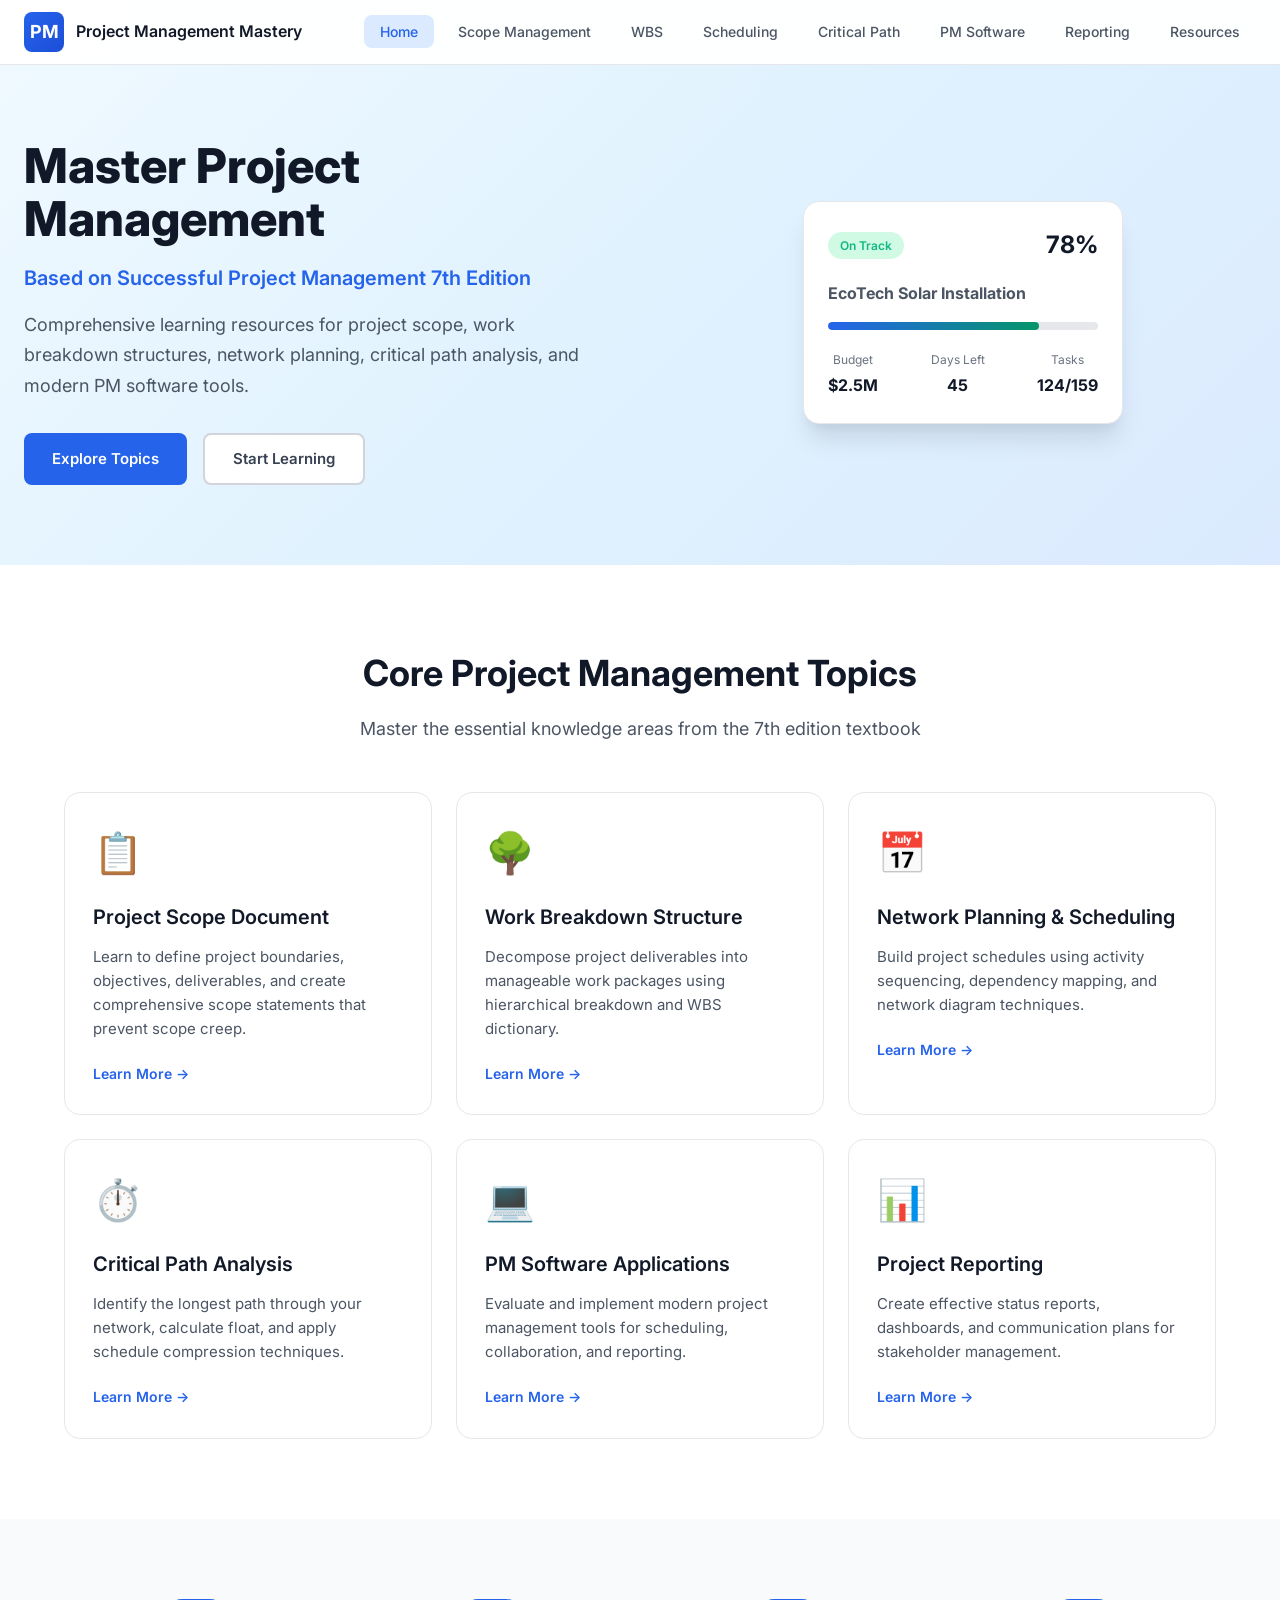
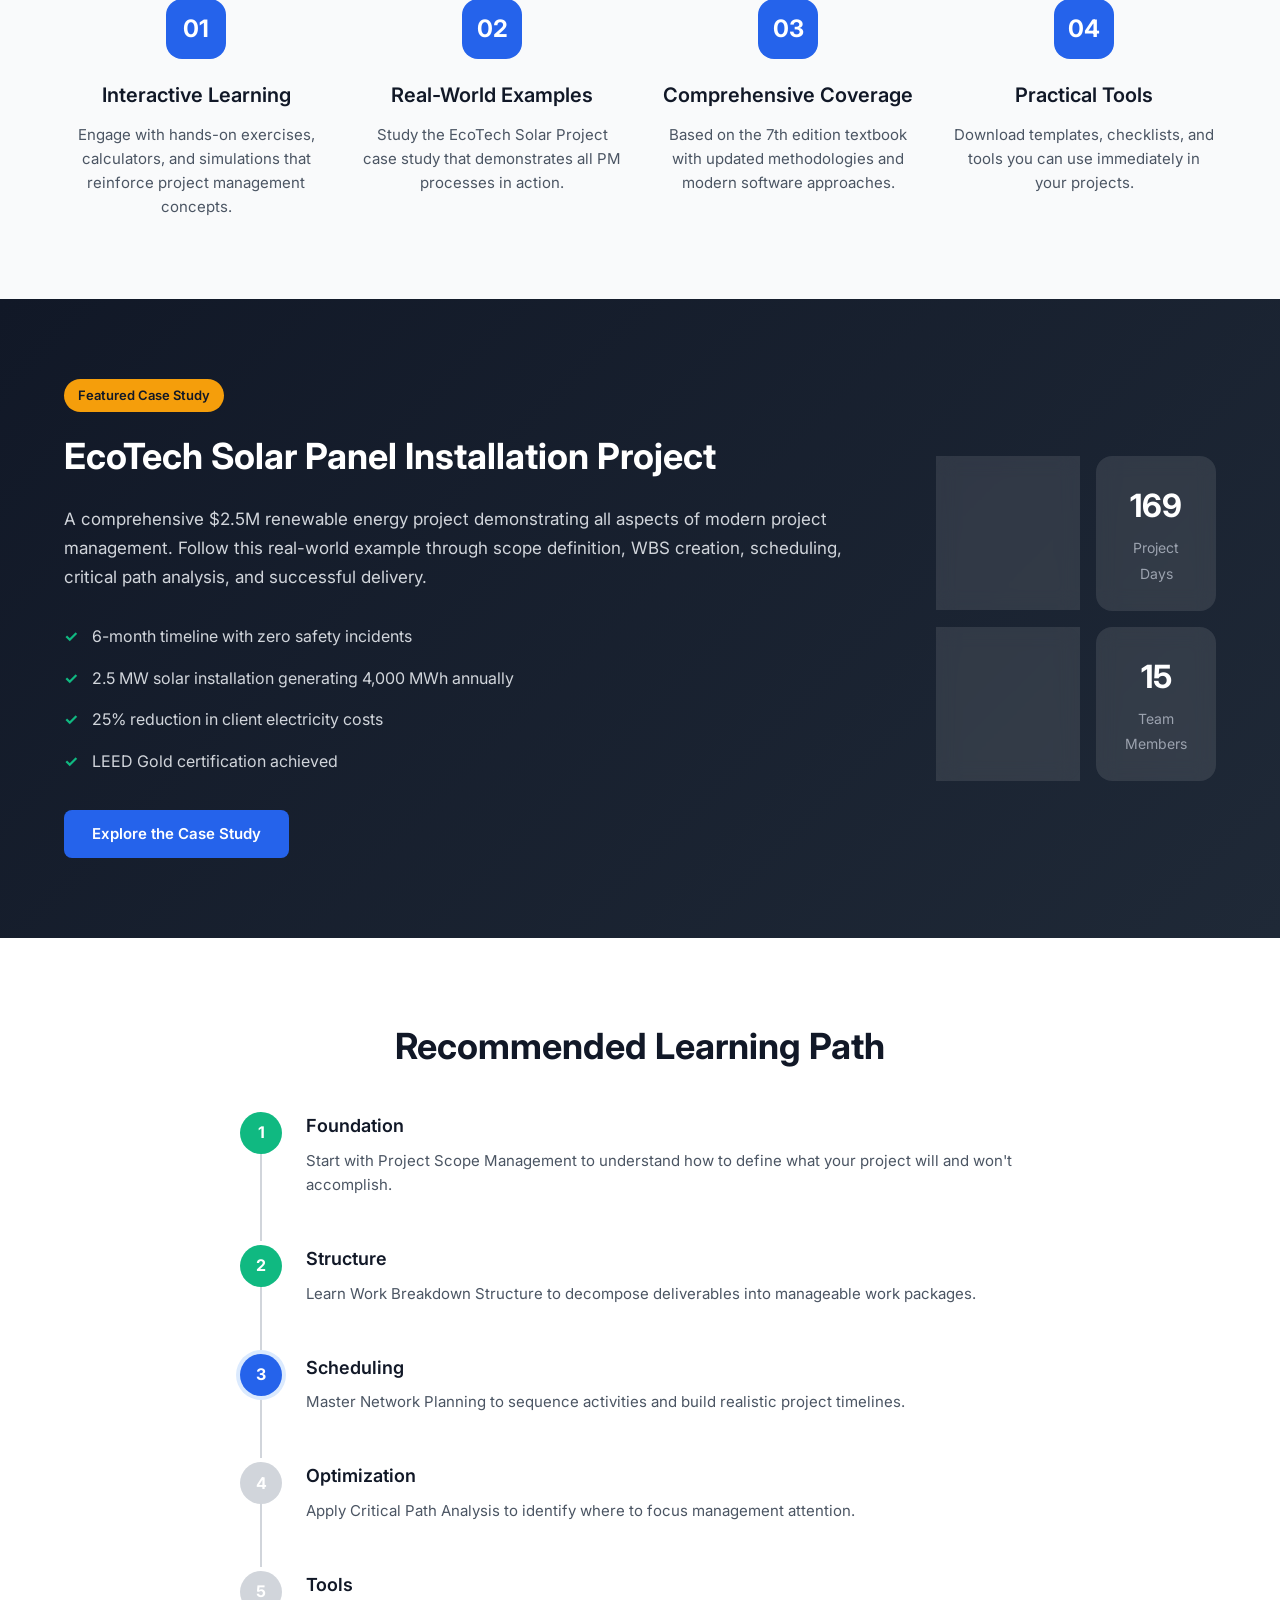
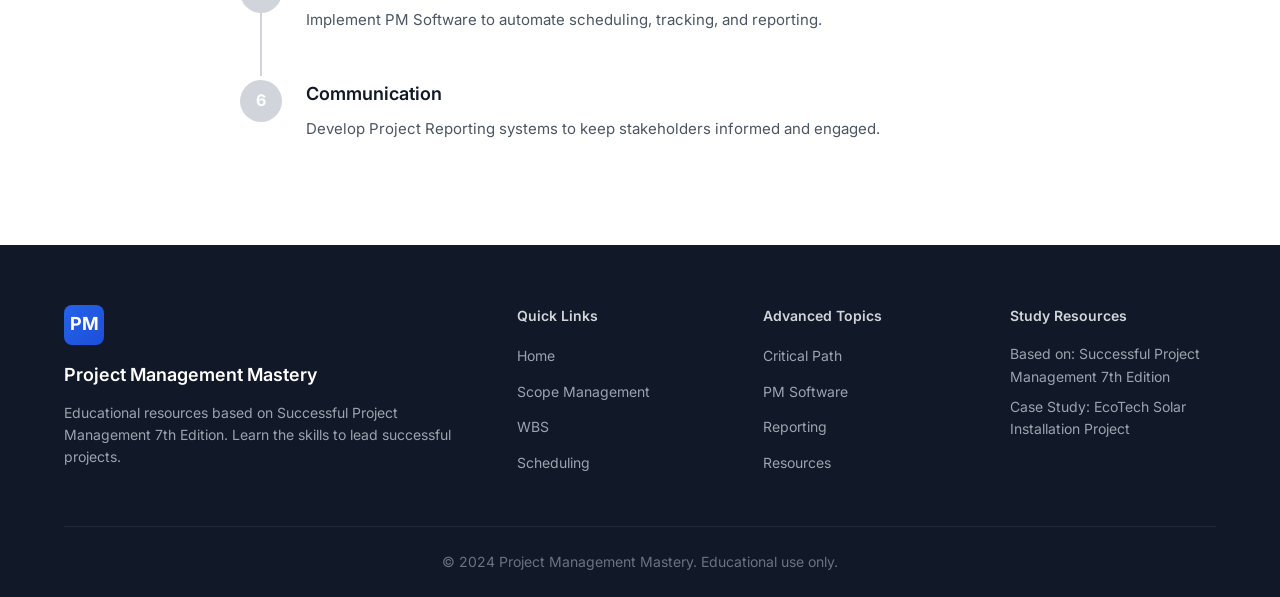
==== index.html @ ff5bb54e "Add files via upload" ====
<!DOCTYPE html>
<html lang="en">
<head>
    <meta charset="UTF-8">
    <meta name="viewport" content="width=device-width, initial-scale=1.0">
    <title>Project Management Mastery | Home</title>
    <link rel="stylesheet" href="styles.css">
    <link href="https://fonts.googleapis.com/css2?family=Inter:wght@300;400;500;600;700&display=swap" rel="stylesheet">
</head>
<body>
    <nav class="navbar">
        <div class="nav-brand">
            <span class="logo">PM</span>
            <span class="brand-text">Project Management Mastery</span>
        </div>
        <ul class="nav-menu">
            <li><a href="index.html" class="active">Home</a></li>
            <li><a href="scope.html">Scope Management</a></li>
            <li><a href="wbs.html">WBS</a></li>
            <li><a href="scheduling.html">Scheduling</a></li>
            <li><a href="critical-path.html">Critical Path</a></li>
            <li><a href="software.html">PM Software</a></li>
            <li><a href="reporting.html">Reporting</a></li>
            <li><a href="resources.html">Resources</a></li>
        </ul>
        <div class="hamburger">
            <span></span>
            <span></span>
            <span></span>
        </div>
    </nav>

    <header class="hero">
        <div class="hero-content">
            <h1>Master Project Management</h1>
            <p class="hero-subtitle">Based on Successful Project Management 7th Edition</p>
            <p class="hero-description">Comprehensive learning resources for project scope, work breakdown structures, network planning, critical path analysis, and modern PM software tools.</p>
            <div class="hero-buttons">
                <a href="#topics" class="btn btn-primary">Explore Topics</a>
                <a href="scope.html" class="btn btn-secondary">Start Learning</a>
            </div>
        </div>
        <div class="hero-visual">
            <div class="project-card">
                <div class="card-header">
                    <span class="status-badge success">On Track</span>
                    <span class="progress-text">78%</span>
                </div>
                <h3>EcoTech Solar Installation</h3>
                <div class="progress-bar">
                    <div class="progress-fill" style="width: 78%"></div>
                </div>
                <div class="metrics">
                    <div class="metric">
                        <span class="metric-label">Budget</span>
                        <span class="metric-value">$2.5M</span>
                    </div>
                    <div class="metric">
                        <span class="metric-label">Days Left</span>
                        <span class="metric-value">45</span>
                    </div>
                    <div class="metric">
                        <span class="metric-label">Tasks</span>
                        <span class="metric-value">124/159</span>
                    </div>
                </div>
            </div>
        </div>
    </header>

    <section id="topics" class="topics-section">
        <div class="container">
            <h2 class="section-title">Core Project Management Topics</h2>
            <p class="section-subtitle">Master the essential knowledge areas from the 7th edition textbook</p>
            
            <div class="topics-grid">
                <a href="scope.html" class="topic-card">
                    <div class="topic-icon">📋</div>
                    <h3>Project Scope Document</h3>
                    <p>Learn to define project boundaries, objectives, deliverables, and create comprehensive scope statements that prevent scope creep.</p>
                    <span class="topic-link">Learn More →</span>
                </a>

                <a href="wbs.html" class="topic-card">
                    <div class="topic-icon">🌳</div>
                    <h3>Work Breakdown Structure</h3>
                    <p>Decompose project deliverables into manageable work packages using hierarchical breakdown and WBS dictionary.</p>
                    <span class="topic-link">Learn More →</span>
                </a>

                <a href="scheduling.html" class="topic-card">
                    <div class="topic-icon">📅</div>
                    <h3>Network Planning & Scheduling</h3>
                    <p>Build project schedules using activity sequencing, dependency mapping, and network diagram techniques.</p>
                    <span class="topic-link">Learn More →</span>
                </a>

                <a href="critical-path.html" class="topic-card">
                    <div class="topic-icon">⏱️</div>
                    <h3>Critical Path Analysis</h3>
                    <p>Identify the longest path through your network, calculate float, and apply schedule compression techniques.</p>
                    <span class="topic-link">Learn More →</span>
                </a>

                <a href="software.html" class="topic-card">
                    <div class="topic-icon">💻</div>
                    <h3>PM Software Applications</h3>
                    <p>Evaluate and implement modern project management tools for scheduling, collaboration, and reporting.</p>
                    <span class="topic-link">Learn More →</span>
                </a>

                <a href="reporting.html" class="topic-card">
                    <div class="topic-icon">📊</div>
                    <h3>Project Reporting</h3>
                    <p>Create effective status reports, dashboards, and communication plans for stakeholder management.</p>
                    <span class="topic-link">Learn More →</span>
                </a>
            </div>
        </div>
    </section>

    <section class="features-section">
        <div class="container">
            <div class="features-grid">
                <div class="feature">
                    <div class="feature-number">01</div>
                    <h3>Interactive Learning</h3>
                    <p>Engage with hands-on exercises, calculators, and simulations that reinforce project management concepts.</p>
                </div>
                <div class="feature">
                    <div class="feature-number">02</div>
                    <h3>Real-World Examples</h3>
                    <p>Study the EcoTech Solar Project case study that demonstrates all PM processes in action.</p>
                </div>
                <div class="feature">
                    <div class="feature-number">03</div>
                    <h3>Comprehensive Coverage</h3>
                    <p>Based on the 7th edition textbook with updated methodologies and modern software approaches.</p>
                </div>
                <div class="feature">
                    <div class="feature-number">04</div>
                    <h3>Practical Tools</h3>
                    <p>Download templates, checklists, and tools you can use immediately in your projects.</p>
                </div>
            </div>
        </div>
    </section>

    <section class="case-study-preview">
        <div class="container">
            <div class="case-study-content">
                <div class="case-study-text">
                    <span class="label">Featured Case Study</span>
                    <h2>EcoTech Solar Panel Installation Project</h2>
                    <p>A comprehensive $2.5M renewable energy project demonstrating all aspects of modern project management. Follow this real-world example through scope definition, WBS creation, scheduling, critical path analysis, and successful delivery.</p>
                    <ul class="case-study-highlights">
                        <li>6-month timeline with zero safety incidents</li>
                        <li>2.5 MW solar installation generating 4,000 MWh annually</li>
                        <li>25% reduction in client electricity costs</li>
                        <li>LEED Gold certification achieved</li>
                    </ul>
                    <a href="scope.html" class="btn btn-primary">Explore the Case Study</a>
                </div>
                <div class="case-study-stats">
                    <div class="stat-card">
                        <span class="stat-value">$2.5M</span>
                        <span class="stat-label">Total Budget</span>
                    </div>
                    <div class="stat-card">
                        <span class="stat-value">169</span>
                        <span class="stat-label">Project Days</span>
                    </div>
                    <div class="stat-card">
                        <span class="stat-value">800</span>
                        <span class="stat-label">Solar Panels</span>
                    </div>
                    <div class="stat-card">
                        <span class="stat-value">15</span>
                        <span class="stat-label">Team Members</span>
                    </div>
                </div>
            </div>
        </div>
    </section>

    <section class="learning-path">
        <div class="container">
            <h2 class="section-title">Recommended Learning Path</h2>
            <div class="path-timeline">
                <div class="path-item completed">
                    <div class="path-marker">1</div>
                    <div class="path-content">
                        <h4>Foundation</h4>
                        <p>Start with Project Scope Management to understand how to define what your project will and won't accomplish.</p>
                    </div>
                </div>
                <div class="path-item completed">
                    <div class="path-marker">2</div>
                    <div class="path-content">
                        <h4>Structure</h4>
                        <p>Learn Work Breakdown Structure to decompose deliverables into manageable work packages.</p>
                    </div>
                </div>
                <div class="path-item active">
                    <div class="path-marker">3</div>
                    <div class="path-content">
                        <h4>Scheduling</h4>
                        <p>Master Network Planning to sequence activities and build realistic project timelines.</p>
                    </div>
                </div>
                <div class="path-item">
                    <div class="path-marker">4</div>
                    <div class="path-content">
                        <h4>Optimization</h4>
                        <p>Apply Critical Path Analysis to identify where to focus management attention.</p>
                    </div>
                </div>
                <div class="path-item">
                    <div class="path-marker">5</div>
                    <div class="path-content">
                        <h4>Tools</h4>
                        <p>Implement PM Software to automate scheduling, tracking, and reporting.</p>
                    </div>
                </div>
                <div class="path-item">
                    <div class="path-marker">6</div>
                    <div class="path-content">
                        <h4>Communication</h4>
                        <p>Develop Project Reporting systems to keep stakeholders informed and engaged.</p>
                    </div>
                </div>
            </div>
        </div>
    </section>

    <footer class="footer">
        <div class="container">
            <div class="footer-grid">
                <div class="footer-brand">
                    <span class="logo">PM</span>
                    <h3>Project Management Mastery</h3>
                    <p>Educational resources based on Successful Project Management 7th Edition. Learn the skills to lead successful projects.</p>
                </div>
                <div class="footer-links">
                    <h4>Quick Links</h4>
                    <ul>
                        <li><a href="index.html">Home</a></li>
                        <li><a href="scope.html">Scope Management</a></li>
                        <li><a href="wbs.html">WBS</a></li>
                        <li><a href="scheduling.html">Scheduling</a></li>
                    </ul>
                </div>
                <div class="footer-links">
                    <h4>Advanced Topics</h4>
                    <ul>
                        <li><a href="critical-path.html">Critical Path</a></li>
                        <li><a href="software.html">PM Software</a></li>
                        <li><a href="reporting.html">Reporting</a></li>
                        <li><a href="resources.html">Resources</a></li>
                    </ul>
                </div>
                <div class="footer-contact">
                    <h4>Study Resources</h4>
                    <p>Based on: Successful Project Management 7th Edition</p>
                    <p>Case Study: EcoTech Solar Installation Project</p>
                </div>
            </div>
            <div class="footer-bottom">
                <p>&copy; 2024 Project Management Mastery. Educational use only.</p>
            </div>
        </div>
    </footer>

    <script src="script.js"></script>
</body>
</html>
---- styles.css ----
/* ============================================
   PROJECT MANAGEMENT MASTERY - STYLES
   Complete CSS for educational website
   ============================================ */

/* CSS Variables */
:root {
    --primary-color: #2563eb;
    --primary-dark: #1d4ed8;
    --primary-light: #dbeafe;
    --secondary-color: #059669;
    --accent-color: #f59e0b;
    --danger-color: #dc2626;
    --success-color: #10b981;
    --warning-color: #f59e0b;
    
    --gray-50: #f9fafb;
    --gray-100: #f3f4f6;
    --gray-200: #e5e7eb;
    --gray-300: #d1d5db;
    --gray-400: #9ca3af;
    --gray-500: #6b7280;
    --gray-600: #4b5563;
    --gray-700: #374151;
    --gray-800: #1f2937;
    --gray-900: #111827;
    
    --font-family: 'Inter', -apple-system, BlinkMacSystemFont, sans-serif;
    --font-mono: 'SF Mono', Monaco, monospace;
    
    --shadow-sm: 0 1px 2px 0 rgba(0, 0, 0, 0.05);
    --shadow: 0 1px 3px 0 rgba(0, 0, 0, 0.1), 0 1px 2px 0 rgba(0, 0, 0, 0.06);
    --shadow-md: 0 4px 6px -1px rgba(0, 0, 0, 0.1), 0 2px 4px -1px rgba(0, 0, 0, 0.06);
    --shadow-lg: 0 10px 15px -3px rgba(0, 0, 0, 0.1), 0 4px 6px -2px rgba(0, 0, 0, 0.05);
    --shadow-xl: 0 20px 25px -5px rgba(0, 0, 0, 0.1), 0 10px 10px -5px rgba(0, 0, 0, 0.04);
    
    --radius-sm: 4px;
    --radius: 8px;
    --radius-md: 12px;
    --radius-lg: 16px;
    --radius-xl: 24px;
    
    --transition: all 0.2s ease;
}

/* Reset & Base */
*, *::before, *::after {
    box-sizing: border-box;
    margin: 0;
    padding: 0;
}

html {
    scroll-behavior: smooth;
}

body {
    font-family: var(--font-family);
    line-height: 1.6;
    color: var(--gray-800);
    background-color: #ffffff;
}

a {
    color: var(--primary-color);
    text-decoration: none;
    transition: var(--transition);
}

a:hover {
    color: var(--primary-dark);
}

img {
    max-width: 100%;
    height: auto;
}

/* Container */
.container {
    max-width: 1200px;
    margin: 0 auto;
    padding: 0 24px;
}

/* ============================================
   NAVIGATION
   ============================================ */
.navbar {
    position: fixed;
    top: 0;
    left: 0;
    right: 0;
    background: rgba(255, 255, 255, 0.95);
    backdrop-filter: blur(10px);
    border-bottom: 1px solid var(--gray-200);
    z-index: 1000;
    padding: 12px 24px;
    display: flex;
    align-items: center;
    justify-content: space-between;
}

.nav-brand {
    display: flex;
    align-items: center;
    gap: 12px;
}

.logo {
    width: 40px;
    height: 40px;
    background: linear-gradient(135deg, var(--primary-color), var(--primary-dark));
    color: white;
    display: flex;
    align-items: center;
    justify-content: center;
    font-weight: 700;
    font-size: 18px;
    border-radius: var(--radius);
}

.brand-text {
    font-weight: 600;
    font-size: 16px;
    color: var(--gray-900);
}

.nav-menu {
    display: flex;
    list-style: none;
    gap: 8px;
}

.nav-menu a {
    padding: 8px 16px;
    border-radius: var(--radius);
    color: var(--gray-600);
    font-weight: 500;
    font-size: 14px;
}

.nav-menu a:hover,
.nav-menu a.active {
    color: var(--primary-color);
    background: var(--primary-light);
}

.hamburger {
    display: none;
    flex-direction: column;
    gap: 5px;
    cursor: pointer;
}

.hamburger span {
    width: 25px;
    height: 3px;
    background: var(--gray-700);
    border-radius: 3px;
}

/* ============================================
   HERO SECTION
   ============================================ */
.hero {
    padding: 140px 24px 80px;
    background: linear-gradient(135deg, #f0f9ff 0%, #e0f2fe 50%, #dbeafe 100%);
    display: flex;
    align-items: center;
    justify-content: space-between;
    gap: 60px;
    max-width: 1400px;
    margin: 0 auto;
}

.hero-content {
    flex: 1;
    max-width: 600px;
}

.hero h1 {
    font-size: 48px;
    font-weight: 800;
    line-height: 1.1;
    color: var(--gray-900);
    margin-bottom: 16px;
}

.hero-subtitle {
    font-size: 20px;
    color: var(--primary-color);
    font-weight: 600;
    margin-bottom: 16px;
}

.hero-description {
    font-size: 18px;
    color: var(--gray-600);
    margin-bottom: 32px;
    line-height: 1.7;
}

.hero-buttons {
    display: flex;
    gap: 16px;
}

.hero-visual {
    flex: 1;
    display: flex;
    justify-content: center;
}

/* Project Card */
.project-card {
    background: white;
    border-radius: var(--radius-lg);
    padding: 24px;
    box-shadow: var(--shadow-xl);
    width: 320px;
    border: 1px solid var(--gray-200);
}

.card-header {
    display: flex;
    justify-content: space-between;
    align-items: center;
    margin-bottom: 16px;
}

.status-badge {
    padding: 4px 12px;
    border-radius: 20px;
    font-size: 12px;
    font-weight: 600;
}

.status-badge.success {
    background: #d1fae5;
    color: var(--success-color);
}

.progress-text {
    font-size: 24px;
    font-weight: 700;
    color: var(--gray-900);
}

.project-card h3 {
    font-size: 16px;
    color: var(--gray-600);
    margin-bottom: 16px;
}

.progress-bar {
    height: 8px;
    background: var(--gray-200);
    border-radius: 4px;
    margin-bottom: 20px;
    overflow: hidden;
}

.progress-fill {
    height: 100%;
    background: linear-gradient(90deg, var(--primary-color), var(--secondary-color));
    border-radius: 4px;
    transition: width 0.5s ease;
}

.metrics {
    display: flex;
    justify-content: space-between;
}

.metric {
    text-align: center;
}

.metric-label {
    display: block;
    font-size: 12px;
    color: var(--gray-500);
    margin-bottom: 4px;
}

.metric-value {
    font-size: 16px;
    font-weight: 700;
    color: var(--gray-900);
}

/* ============================================
   BUTTONS
   ============================================ */
.btn {
    display: inline-flex;
    align-items: center;
    justify-content: center;
    padding: 12px 28px;
    border-radius: var(--radius);
    font-weight: 600;
    font-size: 15px;
    transition: var(--transition);
    cursor: pointer;
    border: none;
}

.btn-primary {
    background: var(--primary-color);
    color: white;
}

.btn-primary:hover {
    background: var(--primary-dark);
    color: white;
    transform: translateY(-2px);
    box-shadow: var(--shadow-md);
}

.btn-secondary {
    background: white;
    color: var(--gray-700);
    border: 2px solid var(--gray-300);
}

.btn-secondary:hover {
    border-color: var(--primary-color);
    color: var(--primary-color);
}

.btn-small {
    padding: 8px 16px;
    font-size: 13px;
}

/* ============================================
   TOPICS SECTION
   ============================================ */
.topics-section {
    padding: 80px 0;
    background: white;
}

.section-title {
    font-size: 36px;
    font-weight: 700;
    text-align: center;
    color: var(--gray-900);
    margin-bottom: 12px;
}

.section-subtitle {
    text-align: center;
    color: var(--gray-600);
    font-size: 18px;
    margin-bottom: 48px;
}

.topics-grid {
    display: grid;
    grid-template-columns: repeat(3, 1fr);
    gap: 24px;
}

.topic-card {
    background: white;
    border: 1px solid var(--gray-200);
    border-radius: var(--radius-lg);
    padding: 28px;
    transition: var(--transition);
}

.topic-card:hover {
    transform: translateY(-4px);
    box-shadow: var(--shadow-lg);
    border-color: var(--primary-light);
}

.topic-icon {
    font-size: 40px;
    margin-bottom: 16px;
}

.topic-card h3 {
    font-size: 20px;
    font-weight: 600;
    color: var(--gray-900);
    margin-bottom: 12px;
}

.topic-card p {
    color: var(--gray-600);
    font-size: 15px;
    margin-bottom: 20px;
    line-height: 1.6;
}

.topic-link {
    color: var(--primary-color);
    font-weight: 600;
    font-size: 14px;
}

/* ============================================
   FEATURES SECTION
   ============================================ */
.features-section {
    padding: 80px 0;
    background: var(--gray-50);
}

.features-grid {
    display: grid;
    grid-template-columns: repeat(4, 1fr);
    gap: 32px;
}

.feature {
    text-align: center;
}

.feature-number {
    width: 60px;
    height: 60px;
    background: var(--primary-color);
    color: white;
    display: flex;
    align-items: center;
    justify-content: center;
    font-size: 24px;
    font-weight: 700;
    border-radius: var(--radius-lg);
    margin: 0 auto 20px;
}

.feature h3 {
    font-size: 20px;
    font-weight: 600;
    color: var(--gray-900);
    margin-bottom: 12px;
}

.feature p {
    color: var(--gray-600);
    font-size: 15px;
}

/* ============================================
   CASE STUDY PREVIEW
   ============================================ */
.case-study-preview {
    padding: 80px 0;
    background: linear-gradient(135deg, var(--gray-900) 0%, var(--gray-800) 100%);
    color: white;
}

.case-study-content {
    display: flex;
    gap: 60px;
    align-items: center;
}

.case-study-text {
    flex: 1;
}

.label {
    display: inline-block;
    background: var(--accent-color);
    color: var(--gray-900);
    padding: 6px 14px;
    border-radius: 20px;
    font-size: 13px;
    font-weight: 600;
    margin-bottom: 16px;
}

.case-study-text h2 {
    font-size: 36px;
    font-weight: 700;
    margin-bottom: 20px;
}

.case-study-text p {
    color: var(--gray-300);
    font-size: 17px;
    line-height: 1.7;
    margin-bottom: 24px;
}

.case-study-highlights {
    list-style: none;
    margin-bottom: 28px;
}

.case-study-highlights li {
    padding: 8px 0;
    color: var(--gray-300);
    position: relative;
    padding-left: 28px;
}

.case-study-highlights li::before {
    content: "✓";
    position: absolute;
    left: 0;
    color: var(--success-color);
    font-weight: 700;
}

.case-study-stats {
    flex: 0 0 280px;
    display: grid;
    grid-template-columns: 1fr 1fr;
    gap: 16px;
}

.stat-card {
    background: rgba(255, 255, 255, 0.1);
    padding: 24px;
    border-radius: var(--radius-lg);
    text-align: center;
    backdrop-filter: blur(10px);
}

.stat-value {
    display: block;
    font-size: 32px;
    font-weight: 700;
    color: white;
    margin-bottom: 4px;
}

.stat-label {
    font-size: 14px;
    color: var(--gray-400);
}

/* ============================================
   LEARNING PATH
   ============================================ */
.learning-path {
    padding: 80px 0;
    background: white;
}

.path-timeline {
    max-width: 800px;
    margin: 0 auto;
}

.path-item {
    display: flex;
    gap: 24px;
    padding: 24px 0;
    position: relative;
}

.path-item:not(:last-child)::after {
    content: "";
    position: absolute;
    left: 20px;
    top: 60px;
    width: 2px;
    height: calc(100% - 40px);
    background: var(--gray-300);
}

.path-item.completed .path-marker {
    background: var(--success-color);
}

.path-item.active .path-marker {
    background: var(--primary-color);
    box-shadow: 0 0 0 4px var(--primary-light);
}

.path-item:not(.completed):not(.active) .path-marker {
    background: var(--gray-300);
}

.path-marker {
    width: 42px;
    height: 42px;
    border-radius: 50%;
    display: flex;
    align-items: center;
    justify-content: center;
    color: white;
    font-weight: 700;
    flex-shrink: 0;
    z-index: 1;
}

.path-content h4 {
    font-size: 18px;
    font-weight: 600;
    color: var(--gray-900);
    margin-bottom: 8px;
}

.path-content p {
    color: var(--gray-600);
    font-size: 15px;
}

/* ============================================
   FOOTER
   ============================================ */
.footer {
    background: var(--gray-900);
    color: white;
    padding: 60px 0 24px;
}

.footer-grid {
    display: grid;
    grid-template-columns: 2fr 1fr 1fr 1fr;
    gap: 40px;
    margin-bottom: 40px;
}

.footer-brand .logo {
    margin-bottom: 16px;
}

.footer-brand h3 {
    font-size: 18px;
    font-weight: 600;
    margin-bottom: 12px;
}

.footer-brand p {
    color: var(--gray-400);
    font-size: 14px;
}

.footer-links h4,
.footer-contact h4 {
    font-size: 14px;
    font-weight: 600;
    margin-bottom: 16px;
    color: var(--gray-300);
}

.footer-links ul {
    list-style: none;
}

.footer-links li {
    margin-bottom: 10px;
}

.footer-links a {
    color: var(--gray-400);
    font-size: 14px;
}

.footer-links a:hover {
    color: white;
}

.footer-contact p {
    color: var(--gray-400);
    font-size: 14px;
    margin-bottom: 8px;
}

.footer-bottom {
    border-top: 1px solid var(--gray-800);
    padding-top: 24px;
    text-align: center;
    color: var(--gray-500);
    font-size: 14px;
}

/* ============================================
   PAGE HEADER (Interior Pages)
   ============================================ */
.page-header {
    padding: 140px 0 60px;
    background: linear-gradient(135deg, var(--primary-color) 0%, var(--primary-dark) 100%);
    color: white;
}

.breadcrumb {
    font-size: 14px;
    opacity: 0.8;
    margin-bottom: 12px;
    display: block;
}

.page-header h1 {
    font-size: 42px;
    font-weight: 700;
    margin-bottom: 16px;
}

.page-description {
    font-size: 18px;
    opacity: 0.9;
    max-width: 700px;
    line-height: 1.6;
}

/* ============================================
   CONTENT AREA
   ============================================ */
.content-area {
    padding: 60px 0;
    background: var(--gray-50);
}

.content-grid {
    display: grid;
    grid-template-columns: 280px 1fr;
    gap: 40px;
}

/* Sidebar */
.sidebar {
    position: sticky;
    top: 100px;
    height: fit-content;
}

.toc {
    background: white;
    border-radius: var(--radius-lg);
    padding: 24px;
    box-shadow: var(--shadow);
    margin-bottom: 20px;
}

.toc h3 {
    font-size: 16px;
    font-weight: 600;
    margin-bottom: 16px;
    color: var(--gray-900);
}

.toc ul {
    list-style: none;
}

.toc li {
    margin-bottom: 8px;
}

.toc a {
    color: var(--gray-600);
    font-size: 14px;
    display: block;
    padding: 6px 0;
}

.toc a:hover {
    color: var(--primary-color);
}

.resource-box {
    background: linear-gradient(135deg, var(--primary-light), #eff6ff);
    border-radius: var(--radius-lg);
    padding: 20px;
}

.resource-box h4 {
    font-size: 14px;
    font-weight: 600;
    margin-bottom: 8px;
    color: var(--gray-900);
}

.resource-box p {
    font-size: 13px;
    color: var(--gray-600);
    margin-bottom: 12px;
}

/* Main Content */
.main-content {
    background: white;
    border-radius: var(--radius-lg);
    padding: 40px;
    box-shadow: var(--shadow);
}

.content-section {
    margin-bottom: 48px;
}

.content-section h2 {
    font-size: 28px;
    font-weight: 700;
    color: var(--gray-900);
    margin-bottom: 20px;
    padding-bottom: 12px;
    border-bottom: 2px solid var(--gray-200);
}

.lead {
    font-size: 18px;
    color: var(--gray-600);
    line-height: 1.7;
    margin-bottom: 24px;
}

/* Info Boxes */
.info-box {
    background: var(--primary-light);
    border-left: 4px solid var(--primary-color);
    padding: 20px;
    border-radius: var(--radius);
    margin: 24px 0;
}

.info-box h4 {
    color: var(--primary-dark);
    font-size: 14px;
    font-weight: 600;
    margin-bottom: 8px;
}

.info-box p {
    color: var(--gray-700);
    font-size: 15px;
}

.tip-box {
    background: #fef3c7;
    border-left: 4px solid var(--accent-color);
    padding: 20px;
    border-radius: var(--radius);
    margin: 24px 0;
}

.tip-box h4 {
    color: #92400e;
    font-size: 14px;
    font-weight: 600;
    margin-bottom: 8px;
}

.tip-box p {
    color: #78350f;
    font-size: 15px;
}

/* Lists */
.numbered-list {
    list-style: none;
    counter-reset: item;
}

.numbered-list li {
    counter-increment: item;
    position: relative;
    padding-left: 40px;
    margin-bottom: 16px;
}

.numbered-list li::before {
    content: counter(item);
    position: absolute;
    left: 0;
    width: 28px;
    height: 28px;
    background: var(--primary-color);
    color: white;
    border-radius: 50%;
    display: flex;
    align-items: center;
    justify-content: center;
    font-size: 13px;
    font-weight: 600;
}

/* Tables */
.comparison-table,
.deliverables-table,
.wbs-validation table {
    width: 100%;
    border-collapse: collapse;
    margin: 24px 0;
    font-size: 14px;
}

.comparison-table th,
.comparison-table td,
.deliverables-table th,
.deliverables-table td,
.wbs-validation th,
.wbs-validation td {
    padding: 12px 16px;
    text-align: left;
    border-bottom: 1px solid var(--gray-200);
}

.comparison-table th,
.deliverables-table th,
.wbs-validation th {
    background: var(--gray-100);
    font-weight: 600;
    color: var(--gray-700);
}

.status-pass {
    color: var(--success-color);
    font-weight: 600;
}

/* Code Blocks */
.code-block {
    background: var(--gray-900);
    color: #e5e7eb;
    padding: 20px;
    border-radius: var(--radius);
    overflow-x: auto;
    margin: 20px 0;
}

.code-block pre {
    font-family: var(--font-mono);
    font-size: 13px;
    line-height: 1.6;
}

/* Case Study Box */
.case-study-box {
    background: white;
    border: 2px solid var(--primary-light);
    border-radius: var(--radius-lg);
    overflow: hidden;
    margin: 24px 0;
}

.case-header {
    background: linear-gradient(135deg, var(--primary-color), var(--primary-dark));
    color: white;
    padding: 20px 24px;
}

.case-badge {
    display: inline-block;
    background: rgba(255,255,255,0.2);
    padding: 4px 12px;
    border-radius: 20px;
    font-size: 12px;
    font-weight: 600;
    margin-bottom: 8px;
}

.case-header h3 {
    font-size: 20px;
    font-weight: 600;
}

.case-overview {
    padding: 20px 24px;
    background: var(--gray-50);
    border-bottom: 1px solid var(--gray-200);
}

.case-meta {
    display: flex;
    gap: 32px;
}

.meta-item {
    display: flex;
    flex-direction: column;
}

.meta-label {
    font-size: 12px;
    color: var(--gray-500);
    text-transform: uppercase;
    letter-spacing: 0.5px;
}

.meta-value {
    font-size: 16px;
    font-weight: 600;
    color: var(--gray-900);
}

.case-study-box h4 {
    padding: 20px 24px 0;
    font-size: 16px;
    font-weight: 600;
}

.case-study-box ol,
.case-study-box ul {
    padding: 0 24px 20px 48px;
}

.scope-highlight {
    display: grid;
    grid-template-columns: 1fr 1fr;
    gap: 0;
    padding: 20px 24px;
}

.scope-in,
.scope-out {
    padding: 20px;
}

.scope-in {
    background: #f0fdf4;
}

.scope-out {
    background: #fef2f2;
}

.scope-in h5 {
    color: var(--success-color);
    margin-bottom: 12px;
}

.scope-out h5 {
    color: var(--danger-color);
    margin-bottom: 12px;
}

/* Three Column Layout */
.three-column {
    display: grid;
    grid-template-columns: repeat(3, 1fr);
    gap: 20px;
    margin: 24px 0;
}

.column-box {
    background: var(--gray-50);
    padding: 20px;
    border-radius: var(--radius);
}

.column-box h4 {
    font-size: 14px;
    font-weight: 600;
    margin-bottom: 12px;
}

.column-box ul {
    list-style: none;
}

.column-box li {
    padding: 6px 0;
    font-size: 14px;
    color: var(--gray-600);
    position: relative;
    padding-left: 20px;
}

.column-box li::before {
    content: "•";
    position: absolute;
    left: 0;
    color: var(--primary-color);
}

/* Exercise Box */
.exercise-box {
    background: linear-gradient(135deg, #fef3c7, #fde68a);
    border-radius: var(--radius-lg);
    padding: 28px;
    margin: 24px 0;
}

.exercise-box h4 {
    color: #92400e;
    margin-bottom: 16px;
}

.exercise-hints {
    background: rgba(255,255,255,0.5);
    padding: 16px;
    border-radius: var(--radius);
    margin: 16px 0;
}

.exercise-hints h5 {
    font-size: 13px;
    margin-bottom: 8px;
}

.solution {
    margin-top: 20px;
    padding-top: 20px;
    border-top: 2px dashed #d97706;
}

/* Navigation Buttons */
.navigation-buttons {
    display: flex;
    justify-content: space-between;
    padding-top: 40px;
    border-top: 2px solid var(--gray-200);
    margin-top: 40px;
}

/* WBS Visual */
.wbs-visual {
    margin: 24px 0;
}

.wbs-level {
    margin-bottom: 20px;
}

.wbs-level h4,
.wbs-level h5 {
    font-size: 13px;
    color: var(--gray-500);
    margin-bottom: 12px;
    text-transform: uppercase;
    letter-spacing: 0.5px;
}

.wbs-node {
    display: flex;
    align-items: center;
    gap: 12px;
    padding: 12px 16px;
    background: white;
    border: 1px solid var(--gray-200);
    border-radius: var(--radius);
    margin-bottom: 8px;
}

.level-0 .wbs-node {
    background: var(--primary-color);
    color: white;
    border-color: var(--primary-color);
}

.level-1 {
    display: grid;
    grid-template-columns: repeat(3, 1fr);
    gap: 8px;
}

.level-1 .wbs-node {
    background: #dbeafe;
    border-color: var(--primary-color);
}

.level-2 {
    display: grid;
    grid-template-columns: repeat(2, 1fr);
    gap: 16px;
}

.wbs-group {
    background: var(--gray-50);
    padding: 16px;
    border-radius: var(--radius);
}

.node-code {
    font-family: var(--font-mono);
    font-size: 12px;
    opacity: 0.7;
}

.node-name {
    flex: 1;
    font-weight: 500;
}

.node-budget {
    font-family: var(--font-mono);
    font-size: 13px;
    color: var(--gray-600);
}

.level-0 .node-budget,
.level-1 .node-budget {
    color: inherit;
    opacity: 0.9;
}

/* Dictionary */
.dictionary-sample {
    margin: 24px 0;
}

.dict-entry {
    border: 1px solid var(--gray-200);
    border-radius: var(--radius);
    margin-bottom: 16px;
    overflow: hidden;
}

.dict-header {
    background: var(--gray-100);
    padding: 12px 16px;
    display: flex;
    gap: 12px;
    align-items: center;
}

.dict-code {
    font-family: var(--font-mono);
    font-size: 12px;
    background: var(--primary-color);
    color: white;
    padding: 4px 8px;
    border-radius: var(--radius-sm);
}

.dict-title {
    font-weight: 600;
}

.dict-body {
    padding: 16px;
}

.dict-row {
    display: flex;
    margin-bottom: 8px;
    font-size: 14px;
}

.dict-label {
    width: 140px;
    color: var(--gray-500);
    flex-shrink: 0;
}

.dict-value {
    color: var(--gray-800);
}

/* Format Tabs */
.format-tabs {
    display: flex;
    gap: 8px;
    margin-bottom: 20px;
}

.tab-btn {
    padding: 10px 20px;
    border: 1px solid var(--gray-300);
    background: white;
    border-radius: var(--radius);
    cursor: pointer;
    font-weight: 500;
}

.tab-btn.active {
    background: var(--primary-color);
    color: white;
    border-color: var(--primary-color);
}

.format-content {
    display: none;
}

.format-content.active {
    display: block;
}

/* Practices */
.practices-grid {
    display: grid;
    grid-template-columns: 1fr 1fr;
    gap: 24px;
    margin: 24px 0;
}

.practice-card {
    padding: 24px;
    border-radius: var(--radius-lg);
}

.practice-card.good {
    background: #f0fdf4;
    border: 1px solid var(--success-color);
}

.practice-card.bad {
    background: #fef2f2;
    border: 1px solid var(--danger-color);
}

.practice-card h4 {
    margin-bottom: 16px;
}

.practice-card.good h4 {
    color: var(--success-color);
}

.practice-card.bad h4 {
    color: var(--danger-color);
}

.practice-card ul {
    list-style: none;
}

.practice-card li {
    padding: 8px 0;
    font-size: 14px;
    position: relative;
    padding-left: 24px;
}

.practice-card li::before {
    position: absolute;
    left: 0;
}

.practice-card.good li::before {
    content: "✓";
    color: var(--success-color);
}

.practice-card.bad li::before {
    content: "✗";
    color: var(--danger-color);
}

/* Calculator */
.calculator {
    background: var(--gray-50);
    padding: 28px;
    border-radius: var(--radius-lg);
    margin: 24px 0;
}

.calc-inputs {
    max-width: 400px;
}

.calc-row {
    display: flex;
    align-items: center;
    gap: 12px;
    margin-bottom: 12px;
}

.calc-row label {
    width: 140px;
    font-size: 14px;
    color: var(--gray-600);
}

.calc-row input {
    flex: 1;
    padding: 10px 12px;
    border: 1px solid var(--gray-300);
    border-radius: var(--radius);
    font-size: 14px;
}

.calc-result {
    margin-top: 20px;
    padding: 16px;
    border-radius: var(--radius);
    font-weight: 500;
}

.result-success {
    background: #d1fae5;
    color: #065f46;
}

.result-warning {
    background: #fef3c7;
    color: #92400e;
}

.result-error {
    background: #fee2e2;
    color: #991b1b;
}

/* Component Cards */
.component-cards {
    display: grid;
    grid-template-columns: repeat(2, 1fr);
    gap: 20px;
    margin: 24px 0;
}

.component-card {
    background: var(--gray-50);
    padding: 24px;
    border-radius: var(--radius-lg);
}

.component-icon {
    font-size: 32px;
    margin-bottom: 12px;
}

.component-card h4 {
    font-size: 16px;
    font-weight: 600;
    margin-bottom: 8px;
}

.component-card p {
    font-size: 14px;
    color: var(--gray-600);
}

/* Process Steps */
.process-steps {
    margin: 24px 0;
}

.step {
    display: flex;
    gap: 20px;
    padding: 20px 0;
    border-bottom: 1px solid var(--gray-200);
}

.step:last-child {
    border-bottom: none;
}

.step-number {
    width: 48px;
    height: 48px;
    background: var(--primary-color);
    color: white;
    border-radius: 50%;
    display: flex;
    align-items: center;
    justify-content: center;
    font-size: 20px;
    font-weight: 700;
    flex-shrink: 0;
}

.step-content h4 {
    font-size: 18px;
    font-weight: 600;
    margin-bottom: 8px;
}

.step-content p {
    color: var(--gray-600);
}

/* ============================================
   RESPONSIVE DESIGN
   ============================================ */
@media (max-width: 1024px) {
    .topics-grid {
        grid-template-columns: repeat(2, 1fr);
    }
    
    .features-grid {
        grid-template-columns: repeat(2, 1fr);
    }
    
    .content-grid {
        grid-template-columns: 1fr;
    }
    
    .sidebar {
        position: static;
        order: 2;
    }
}

@media (max-width: 768px) {
    .nav-menu {
        display: none;
        position: absolute;
        top: 100%;
        left: 0;
        right: 0;
        background: white;
        flex-direction: column;
        padding: 20px;
        box-shadow: var(--shadow-lg);
    }
    
    .nav-menu.active {
        display: flex;
    }
    
    .hamburger {
        display: flex;
    }
    
    .hero {
        flex-direction: column;
        padding: 120px 20px 60px;
    }
    
    .hero h1 {
        font-size: 32px;
    }
    
    .topics-grid,
    .features-grid {
        grid-template-columns: 1fr;
    }
    
    .case-study-content {
        flex-direction: column;
    }
    
    .case-study-stats {
        grid-template-columns: repeat(2, 1fr);
        width: 100%;
    }
    
    .footer-grid {
        grid-template-columns: 1fr;
    }
    
    .three-column,
    .component-cards,
    .practices-grid {
        grid-template-columns: 1fr;
    }
    
    .level-1,
    .level-2 {
        grid-template-columns: 1fr;
    }
    
    .scope-highlight {
        grid-template-columns: 1fr;
    }
}
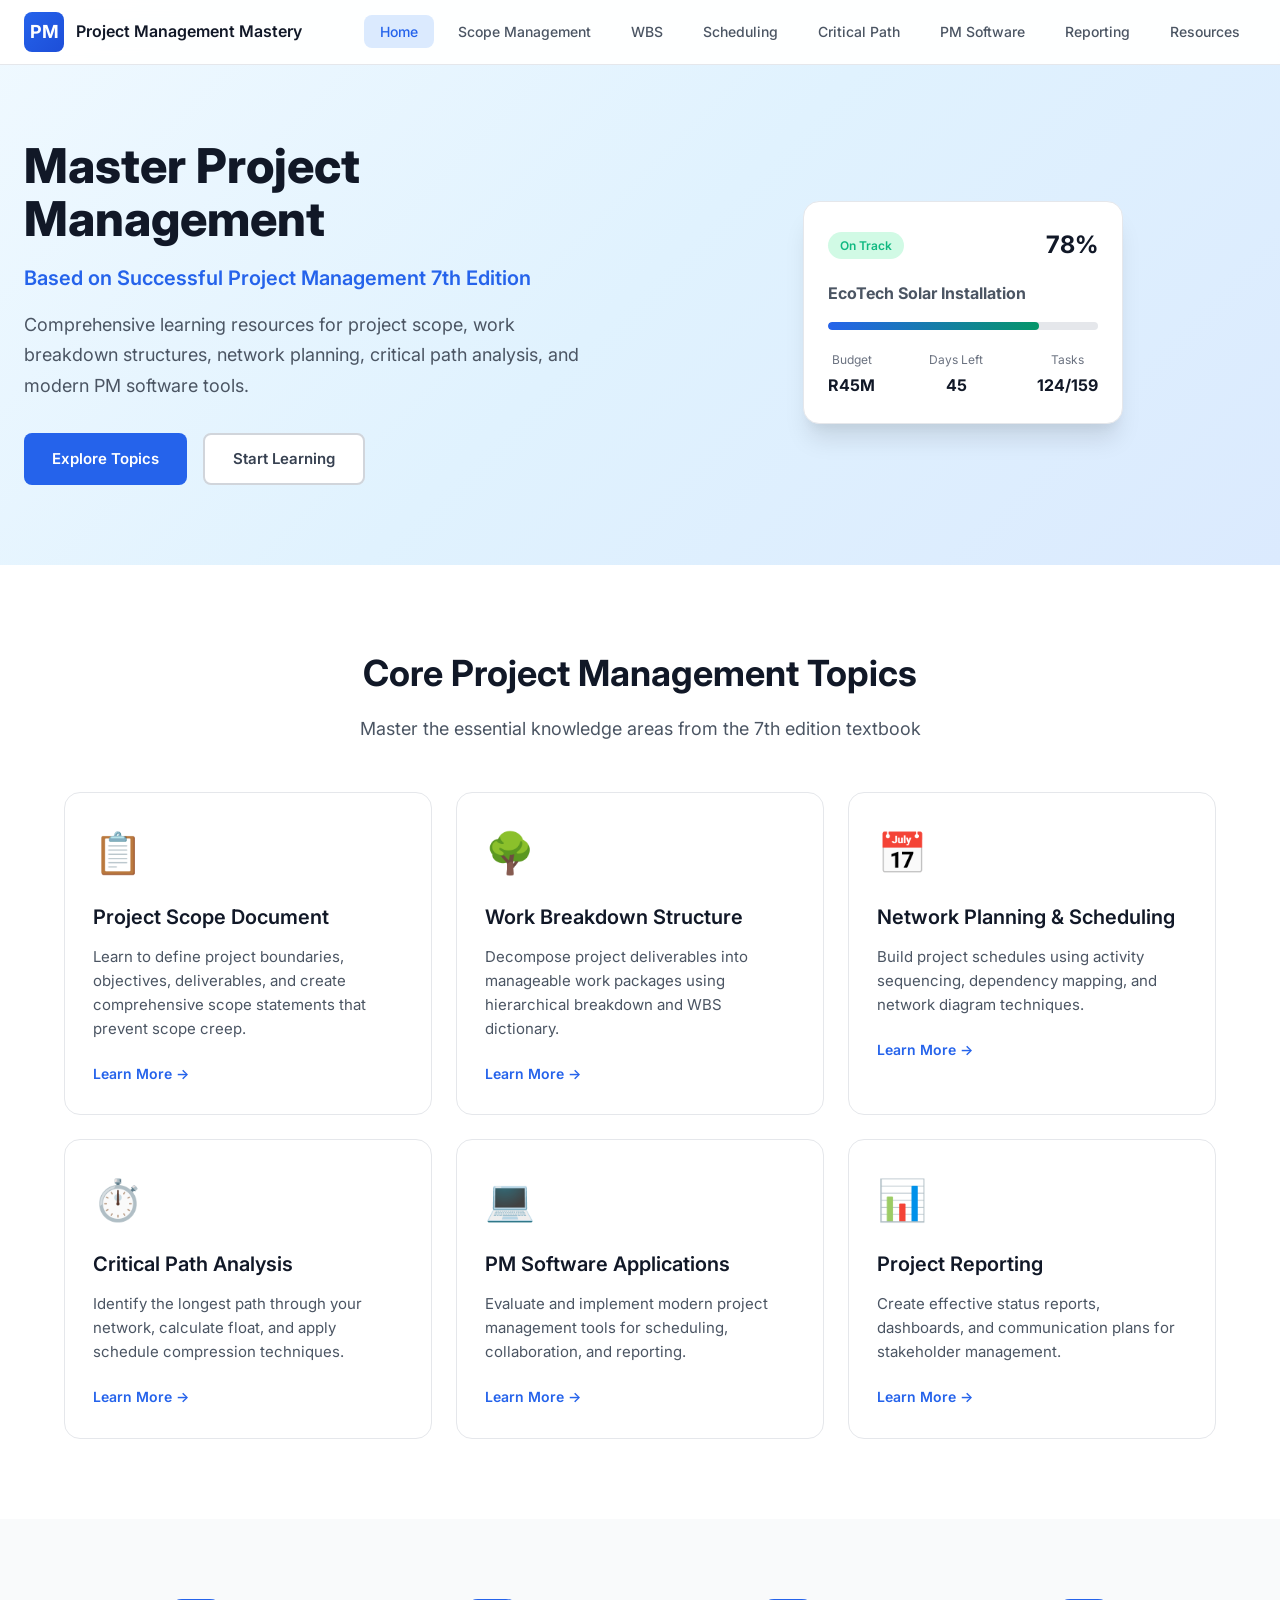
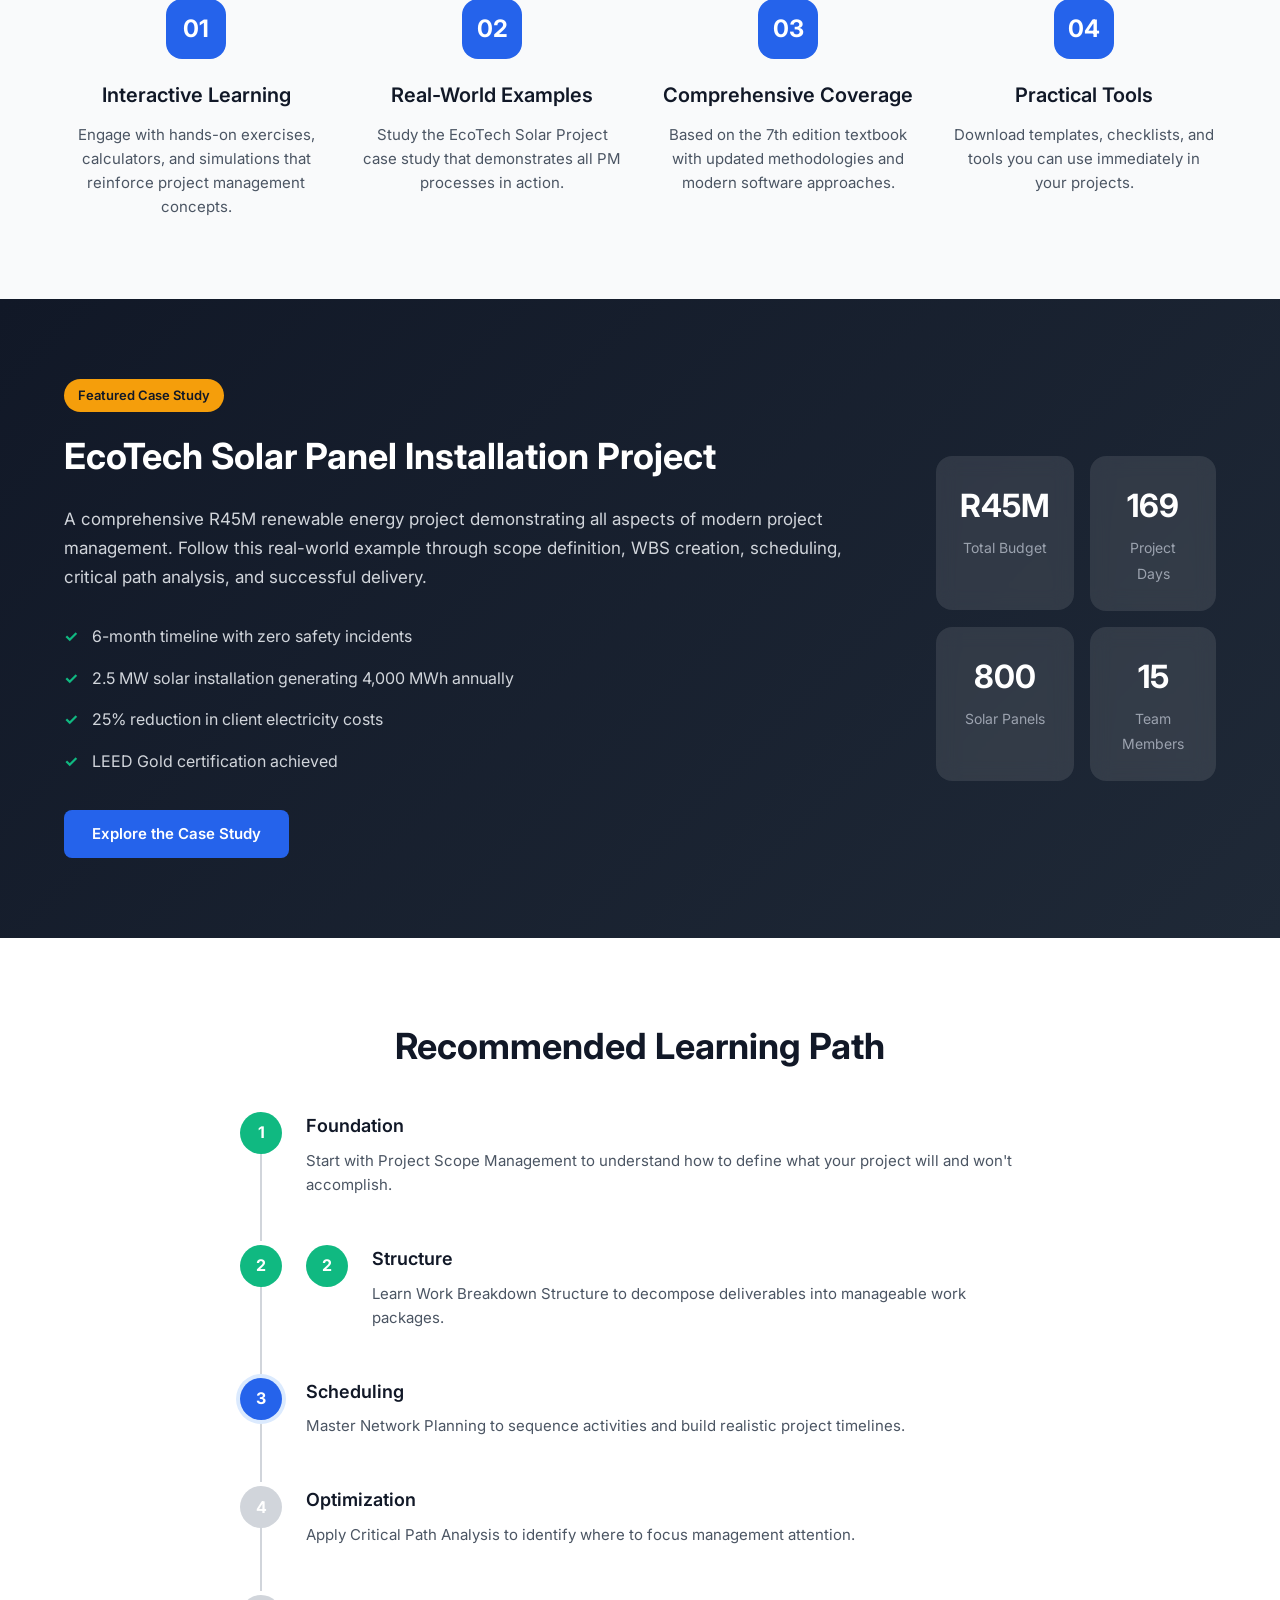
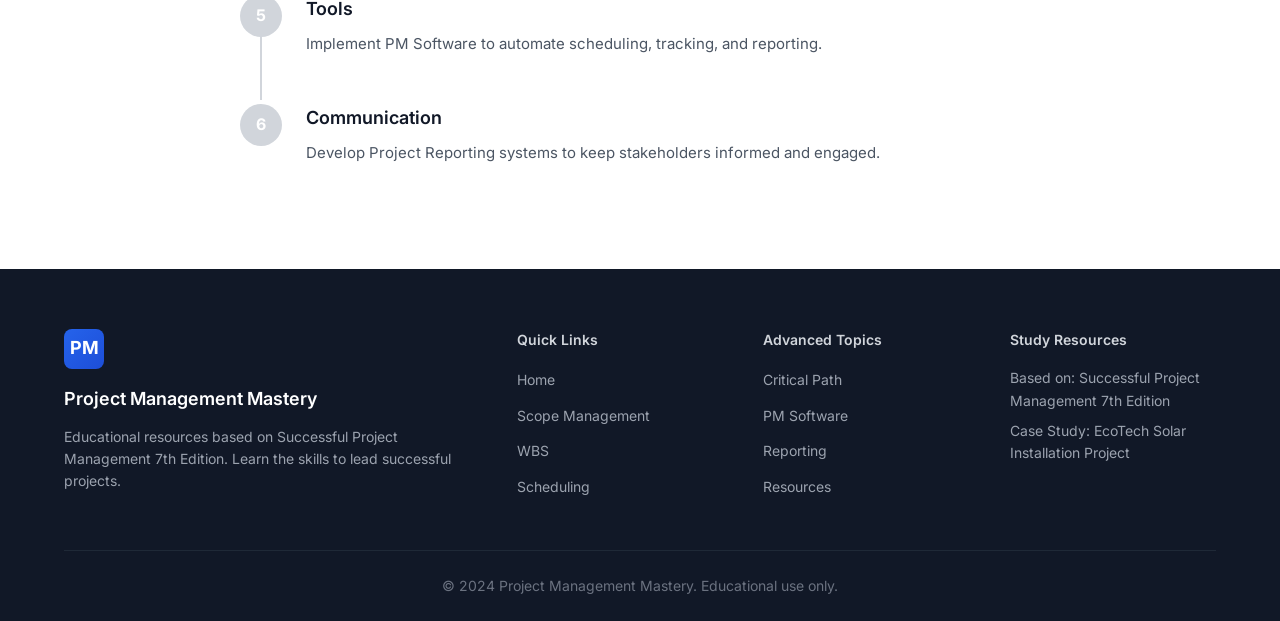
==== commit 685356b3: "Update index.html" ====
--- a/index.html
+++ b/index.html
@@ -30,6 +30,7 @@
         </div>
     </nav>
 
+
     <header class="hero">
         <div class="hero-content">
             <h1>Master Project Management</h1>
@@ -53,7 +54,7 @@
                 <div class="metrics">
                     <div class="metric">
                         <span class="metric-label">Budget</span>
-                        <span class="metric-value">$2.5M</span>
+                        <span class="metric-value">R45M</span>
                     </div>
                     <div class="metric">
                         <span class="metric-label">Days Left</span>
@@ -67,6 +68,7 @@
             </div>
         </div>
     </header>
+
 
     <section id="topics" class="topics-section">
         <div class="container">
@@ -81,6 +83,7 @@
                     <span class="topic-link">Learn More →</span>
                 </a>
 
+
                 <a href="wbs.html" class="topic-card">
                     <div class="topic-icon">🌳</div>
                     <h3>Work Breakdown Structure</h3>
@@ -88,6 +91,7 @@
                     <span class="topic-link">Learn More →</span>
                 </a>
 
+
                 <a href="scheduling.html" class="topic-card">
                     <div class="topic-icon">📅</div>
                     <h3>Network Planning & Scheduling</h3>
@@ -95,6 +99,7 @@
                     <span class="topic-link">Learn More →</span>
                 </a>
 
+
                 <a href="critical-path.html" class="topic-card">
                     <div class="topic-icon">⏱️</div>
                     <h3>Critical Path Analysis</h3>
@@ -102,6 +107,7 @@
                     <span class="topic-link">Learn More →</span>
                 </a>
 
+
                 <a href="software.html" class="topic-card">
                     <div class="topic-icon">💻</div>
                     <h3>PM Software Applications</h3>
@@ -109,6 +115,7 @@
                     <span class="topic-link">Learn More →</span>
                 </a>
 
+
                 <a href="reporting.html" class="topic-card">
                     <div class="topic-icon">📊</div>
                     <h3>Project Reporting</h3>
@@ -119,6 +126,7 @@
         </div>
     </section>
 
+
     <section class="features-section">
         <div class="container">
             <div class="features-grid">
@@ -145,6 +153,7 @@
             </div>
         </div>
     </section>
+
 
     <section class="case-study-preview">
         <div class="container">
@@ -152,7 +161,7 @@
                 <div class="case-study-text">
                     <span class="label">Featured Case Study</span>
                     <h2>EcoTech Solar Panel Installation Project</h2>
-                    <p>A comprehensive $2.5M renewable energy project demonstrating all aspects of modern project management. Follow this real-world example through scope definition, WBS creation, scheduling, critical path analysis, and successful delivery.</p>
+                    <p>A comprehensive R45M renewable energy project demonstrating all aspects of modern project management. Follow this real-world example through scope definition, WBS creation, scheduling, critical path analysis, and successful delivery.</p>
                     <ul class="case-study-highlights">
                         <li>6-month timeline with zero safety incidents</li>
                         <li>2.5 MW solar installation generating 4,000 MWh annually</li>
@@ -163,7 +172,7 @@
                 </div>
                 <div class="case-study-stats">
                     <div class="stat-card">
-                        <span class="stat-value">$2.5M</span>
+                        <span class="stat-value">R45M</span>
                         <span class="stat-label">Total Budget</span>
                     </div>
                     <div class="stat-card">
@@ -182,6 +191,7 @@
             </div>
         </div>
     </section>
+
 
     <section class="learning-path">
         <div class="container">
@@ -196,6 +206,7 @@
                 </div>
                 <div class="path-item completed">
                     <div class="path-marker">2</div>
+                    <div class="path-marker">2</div>
                     <div class="path-content">
                         <h4>Structure</h4>
                         <p>Learn Work Breakdown Structure to decompose deliverables into manageable work packages.</p>
@@ -232,6 +243,7 @@
             </div>
         </div>
     </section>
+
 
     <footer class="footer">
         <div class="container">
@@ -271,6 +283,7 @@
         </div>
     </footer>
 
+
     <script src="script.js"></script>
 </body>
-</html>+</html>
